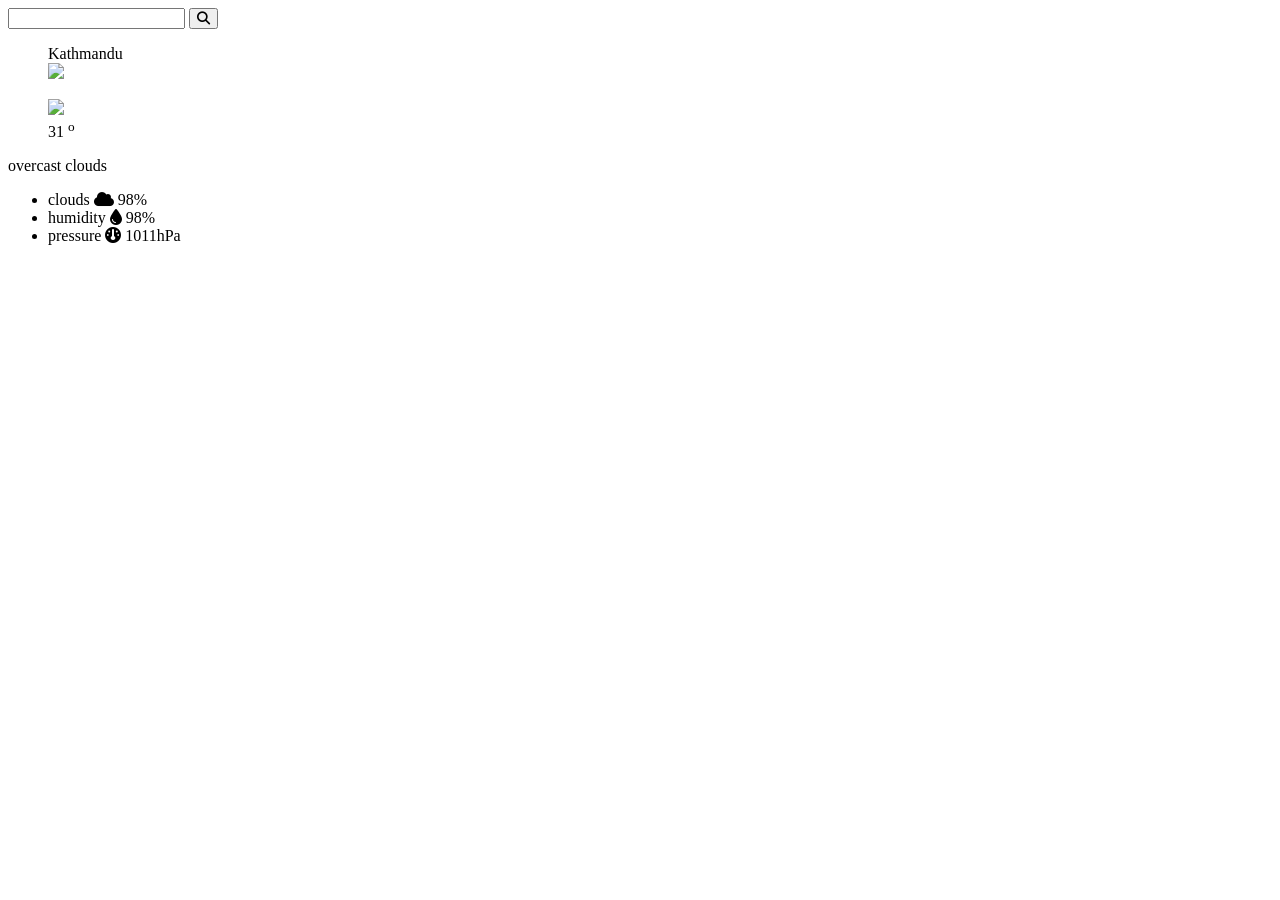
==== index.html @ 4dd0ae86 "Add files via upload" ====
<!DOCTYPE html>
<html lang="en">
<head>
    <meta charset="UTF-8">
    <meta name="viewport" content="width=device-width, initial-scale=1.0">
    <title>Document</title>
    <link rel="stylesheet" href="https://cdnjs.cloudflare.com/ajax/libs/font-awesome/6.5.1/css/all.min.css">
    <link rel="stylesheet" href="index.css">
</head>
<body>
    <main>
        <form>
            <input type="text" id="name" autocomplete="off">
            <button>
                <i class="fa-solid fa-magnifying-glass"></i>
            </button>
        </form>
        <section class="result">

            <figure class="name">
                <figcaption>Kathmandu</figcaption> 
                <img src="https://flagsapi.com/GB/shiny/32.png">
            </figure>

            <figure class="temperature">
                <img src="https://openweathermap.org/img/wn/10d@4x.png">
                <figcaption>
                    <span>31</span>
                    <sup>o</sup>
                </figcaption> 
            </figure>
            <p class="description">overcast clouds</p>
            <ul>
                <li>
                    <span>clouds</span>
                    <i class="fa-solid fa-cloud"></i>
                    <span id="clouds">98</span>%
                </li>
                <li>
                    <span>humidity</span>
                    <i class="fa-solid fa-droplet"></i>
                    <span id="humidity">98</span>%
                </li>
                <li>
                    <span>pressure</span>
                    <i class="fa-solid fa-gauge"></i>
                    <span id="pressure">1011</span>hPa
                </li>
            </ul>
        </section>
    </main>

    <script src="index.js"></script>
</body>
</html>
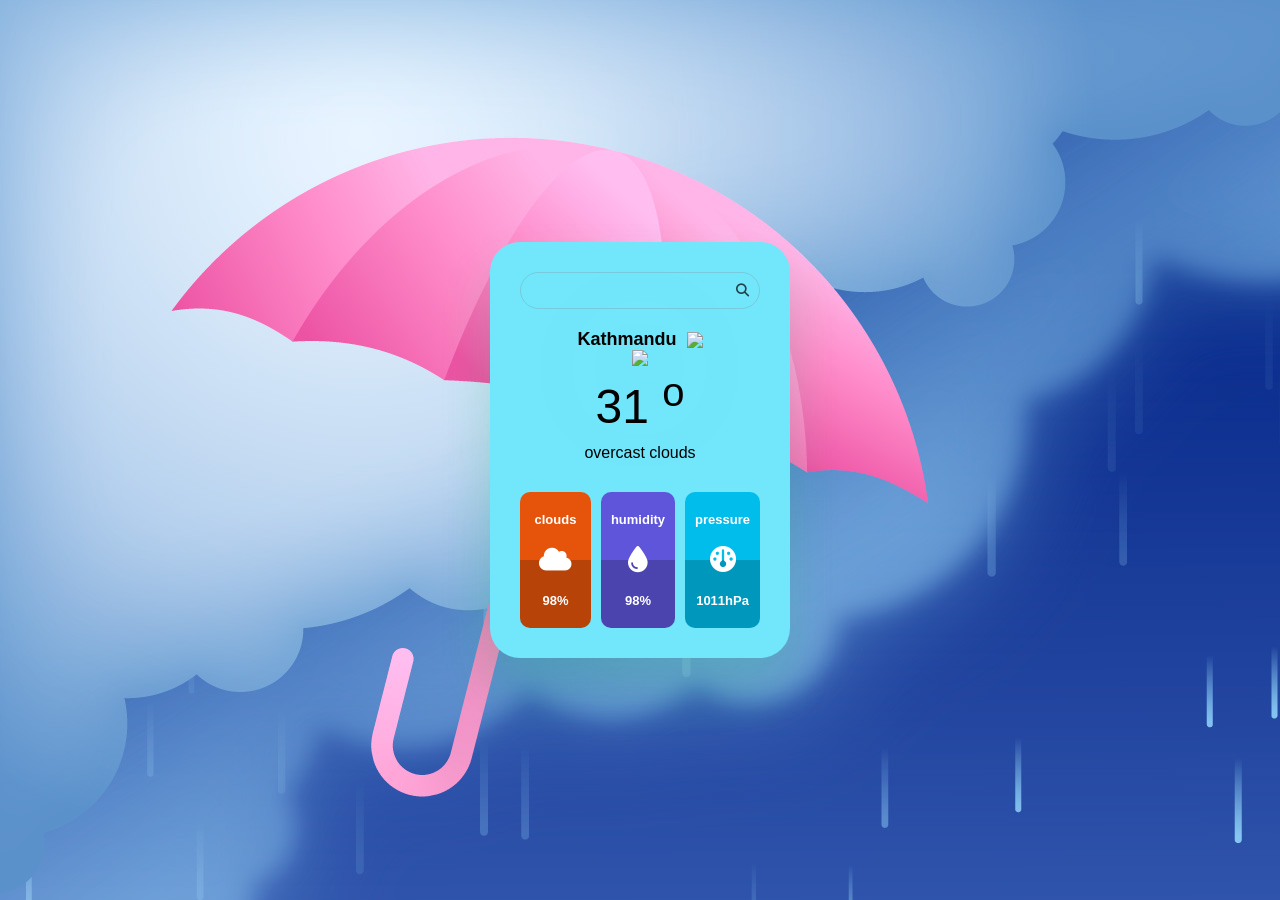
==== commit 4ced79b2: "Update index.html" ====
--- a/index.html
+++ b/index.html
@@ -5,7 +5,7 @@
     <meta name="viewport" content="width=device-width, initial-scale=1.0">
     <title>Document</title>
     <link rel="stylesheet" href="https://cdnjs.cloudflare.com/ajax/libs/font-awesome/6.5.1/css/all.min.css">
-    <link rel="stylesheet" href="index.css">
+    <link rel="stylesheet" href="WeatherForecast/index.css">
 </head>
 <body>
     <main>
@@ -52,4 +52,4 @@
 
     <script src="index.js"></script>
 </body>
-</html>+</html>
--- a/WeatherForecast/index.css
+++ b/WeatherForecast/index.css
@@ -0,0 +1,115 @@
+body{
+
+    margin: 0;
+    min-height: 100vh;
+    display: flex;
+    justify-content: center;
+    align-items: center;
+    background-image: url('./weather.jpg');
+      
+    font-family: sans-serif;
+}
+*{
+    padding: 0;
+    margin: 0;
+    
+}
+main{
+    width: 300px;
+    height: max-content;
+    min-height: 300px;
+    background-color: #72e7fc;
+    border-radius: 30px;
+    box-shadow: 0 30px 50px rgba(19, 194, 98, 0.2);
+    padding: 30px;
+    box-sizing: border-box;
+}
+main form{
+    border: 1px solid rgba(148, 11, 11, 0.133);
+    display: flex;
+    border-radius: 30px;
+    justify-content: space-between;
+}
+main form input, 
+main form button{
+    border: none;
+    background-color: transparent;
+    outline: none;
+    padding: 10px;
+    box-sizing: border-box;
+}
+main form i{
+    opacity: 0.7;
+}
+main .result{
+    padding-top: 20px;
+    text-align: center;
+}
+main .result .name{
+    font-weight: bold;
+    font-size: large;
+    display: flex;
+    justify-content: center;
+    align-items: center;
+    gap: 10px;
+}
+main .temperature img{
+    width: 150px;
+    filter: drop-shadow(0 10px 50px #696666);
+}
+main .temperature figcaption{
+    font-size: 3em;
+}
+main .description{
+    padding: 10px 0 30px;
+}
+main ul{
+    list-style: none;
+    display: grid;
+    grid-template-columns: repeat(3, 1fr);
+    gap: 10px;
+}
+main li{
+    background-color: #e6540b;
+    color: #fff;
+    border-radius: 10px;
+    padding: 20px 10px;
+    background-image: linear-gradient(
+        to bottom,
+        transparent 50%,
+        #0003 50%
+    );
+    font-weight: bold;
+    font-size: small;
+}
+main ul li i{
+    font-size: 2em;
+    margin: 20px 0;
+    display: block!important;
+}
+main li:nth-child(2){
+    background-color: #5e55da;
+}
+main li:nth-child(3){
+    background-color: #00bdec;
+}
+main.error{
+    animation: errorEffect 0.3s linear 1;
+}
+@keyframes errorEffect{
+    0%{
+        transform: translate(10px, 5px)
+    }
+    25%{
+        transform: translate(-5px, 0)
+    }
+    50%{
+        transform: translate(8px, 2px)
+    }
+    75%{
+        transform: translate(-2px, 5px)
+    }
+    100%{
+        transform: translate(0, 0); 
+    }
+}
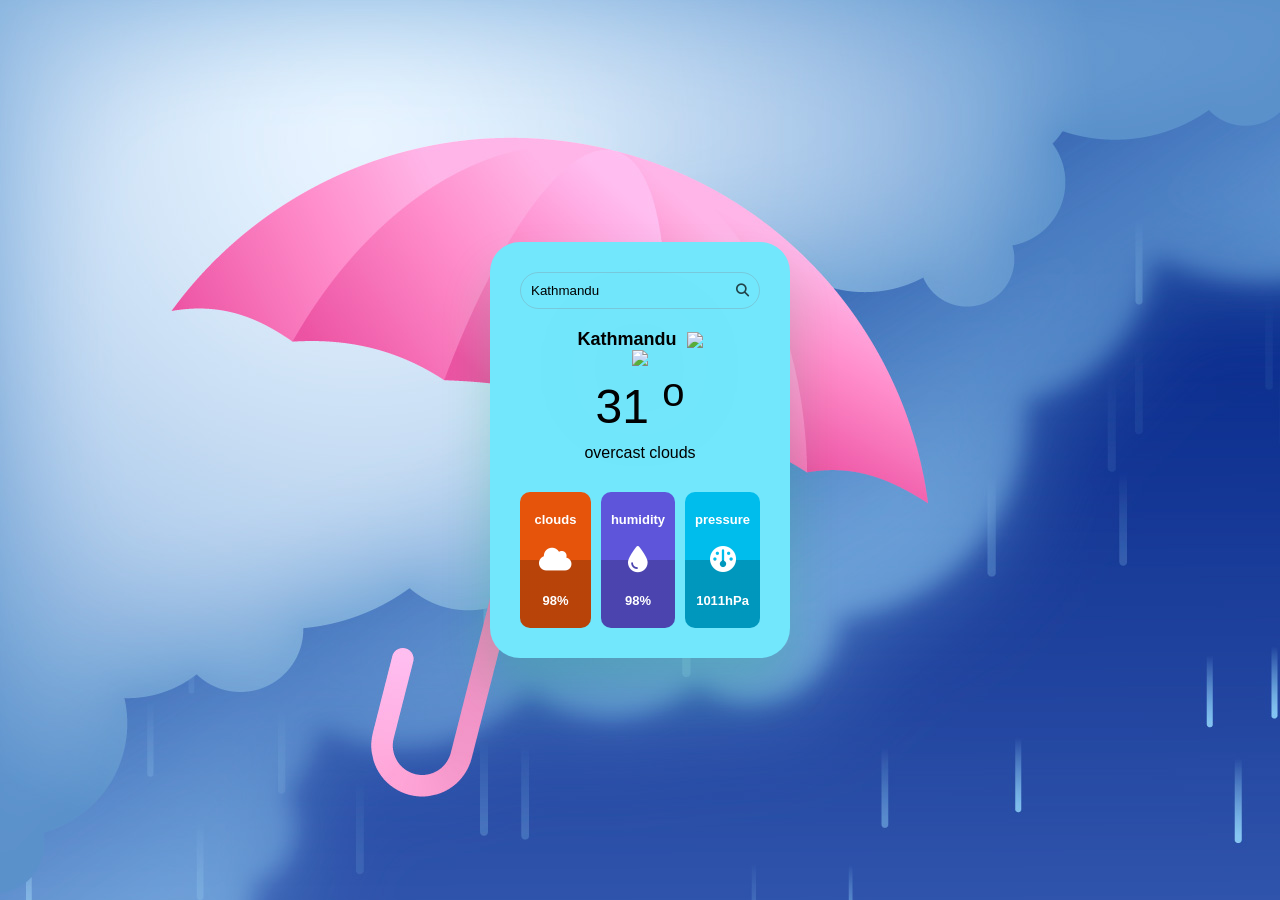
==== commit a1457b52: "Update index.html" ====
--- a/index.html
+++ b/index.html
@@ -50,6 +50,6 @@
         </section>
     </main>
 
-    <script src="index.js"></script>
+    <script src="WeatherForecast/index.js"></script>
 </body>
 </html>
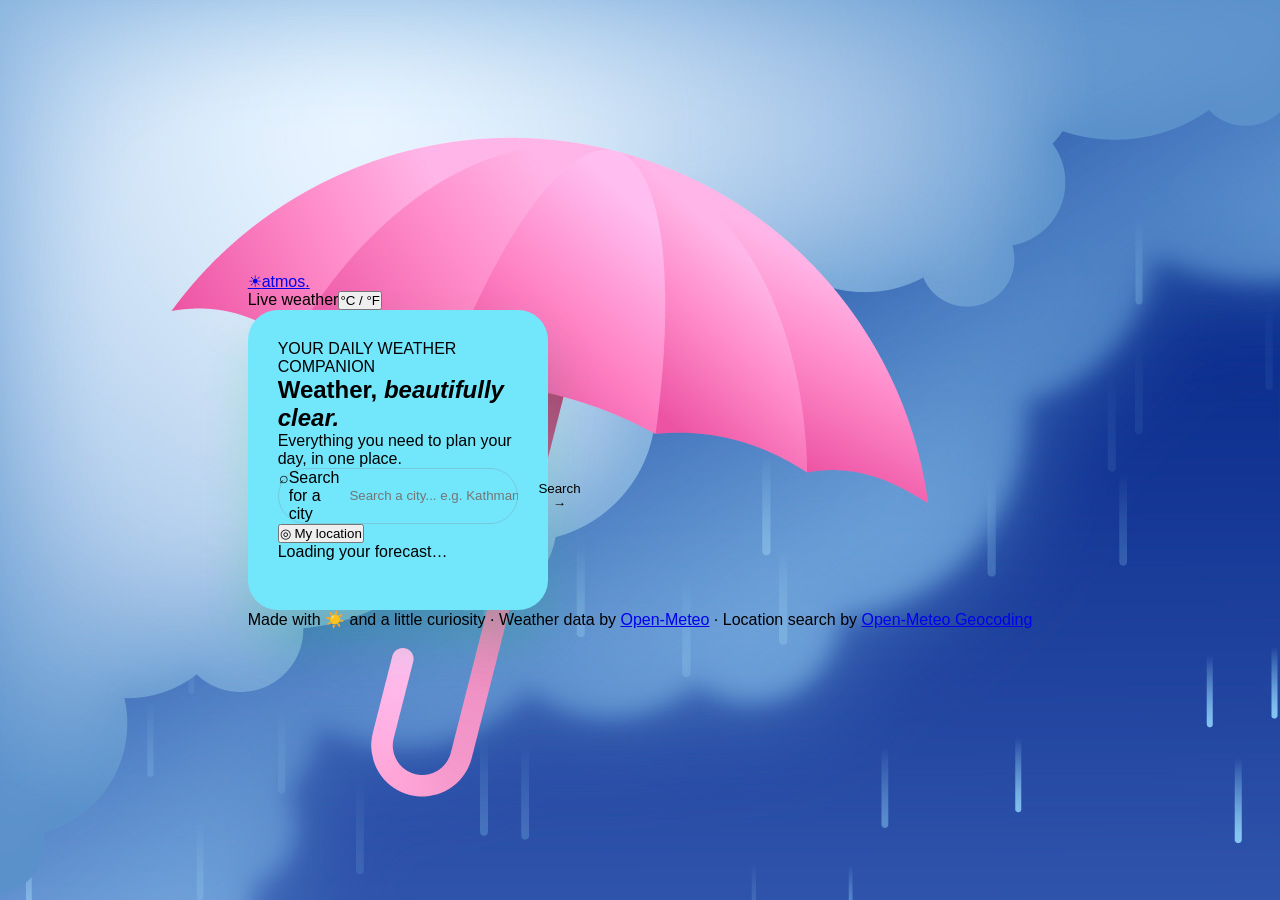
==== commit eeb4b7b0: "Redesign Atmos weather dashboard: index.html" ====
--- a/index.html
+++ b/index.html
@@ -1,55 +1,44 @@
-<!DOCTYPE html>
-<html lang="en">
-<head>
-    <meta charset="UTF-8">
-    <meta name="viewport" content="width=device-width, initial-scale=1.0">
-    <title>Document</title>
-    <link rel="stylesheet" href="https://cdnjs.cloudflare.com/ajax/libs/font-awesome/6.5.1/css/all.min.css">
-    <link rel="stylesheet" href="WeatherForecast/index.css">
-</head>
-<body>
-    <main>
-        <form>
-            <input type="text" id="name" autocomplete="off">
-            <button>
-                <i class="fa-solid fa-magnifying-glass"></i>
-            </button>
-        </form>
-        <section class="result">
-
-            <figure class="name">
-                <figcaption>Kathmandu</figcaption> 
-                <img src="https://flagsapi.com/GB/shiny/32.png">
-            </figure>
-
-            <figure class="temperature">
-                <img src="https://openweathermap.org/img/wn/10d@4x.png">
-                <figcaption>
-                    <span>31</span>
-                    <sup>o</sup>
-                </figcaption> 
-            </figure>
-            <p class="description">overcast clouds</p>
-            <ul>
-                <li>
-                    <span>clouds</span>
-                    <i class="fa-solid fa-cloud"></i>
-                    <span id="clouds">98</span>%
-                </li>
-                <li>
-                    <span>humidity</span>
-                    <i class="fa-solid fa-droplet"></i>
-                    <span id="humidity">98</span>%
-                </li>
-                <li>
-                    <span>pressure</span>
-                    <i class="fa-solid fa-gauge"></i>
-                    <span id="pressure">1011</span>hPa
-                </li>
-            </ul>
-        </section>
-    </main>
-
-    <script src="WeatherForecast/index.js"></script>
-</body>
-</html>
+<!doctype html>
+<html lang="en">
+<head>
+<meta charset="utf-8"><meta name="viewport" content="width=device-width,initial-scale=1">
+<meta name="theme-color" content="#0a1022">
+<meta name="description" content="Atmos — beautiful, detailed weather forecasts for anywhere in the world.">
+<title>Atmos — Your weather, beautifully clear</title>
+<link rel="preconnect" href="https://fonts.googleapis.com">
+<link rel="preconnect" href="https://fonts.gstatic.com" crossorigin>
+<link href="https://fonts.googleapis.com/css2?family=DM+Sans:wght@400;500;600;700&family=Outfit:wght@400;500;600;700;800&display=swap" rel="stylesheet">
+<link rel="stylesheet" href="WeatherForecast/index.css">
+<script src="WeatherForecast/index.js" defer></script>
+</head>
+<body>
+<div class="app-shell">
+<header class="topbar">
+<a class="brand" href="./index.html" aria-label="Atmos home"><span class="brand-mark">☀</span><span>atmos<span class="brand-dot">.</span></span></a>
+<div class="top-actions"><span class="live-pill"><span class="live-dot"></span> Live weather</span><button id="unit-toggle" class="unit-toggle" type="button" aria-label="Toggle between Celsius and Fahrenheit">°C <span>/ °F</span></button></div>
+</header>
+<main>
+<section class="welcome"><div><p class="eyebrow">YOUR DAILY WEATHER COMPANION</p><h1>Weather, <em>beautifully clear.</em></h1><p>Everything you need to plan your day, in one place.</p></div></section>
+<section class="search-row" aria-label="Choose a location"><form id="search-form" class="searchbox" role="search"><span class="search-icon" aria-hidden="true">⌕</span><label class="sr-only" for="city-input">Search for a city</label><input id="city-input" placeholder="Search a city... e.g. Kathmandu, London" autocomplete="off" required><button type="submit">Search <span aria-hidden="true">→</span></button></form><button id="location-btn" class="location-btn" type="button" title="Use my location">◎ <span>My location</span></button></section>
+<p id="status" class="status" role="status" aria-live="polite">Loading your forecast…</p>
+<div id="dashboard" class="dashboard" hidden>
+<section class="hero-card" aria-label="Current weather">
+<div class="hero-upper"><div><p class="hero-label">CURRENT WEATHER <span class="hero-separator">·</span> <span id="local-time">--</span></p><h2 id="city-name">--</h2><p id="country-name" class="hero-place">--</p></div><div id="weather-art" class="weather-art" aria-hidden="true">☀️</div></div>
+<div class="hero-main"><div><div class="temperature"><span id="current-temp">--</span><span class="degree">°</span></div><p id="condition" class="condition">--</p><p id="feels-like" class="feels">Feels like --</p></div><div class="hero-right"><span id="high-low">H: -- · L: --</span><span id="precip-chance">Rain chance: --</span></div></div>
+<div class="hero-footer"><span id="weather-tip">Your forecast at a glance.</span><span id="updated-at">Updated --</span></div>
+</section>
+<section class="forecast-panel hourly-panel"><div class="section-heading"><div><p class="eyebrow">LOOKING AHEAD</p><h3>Next 24 hours</h3></div><span class="section-note">Hourly forecast</span></div><div class="hourly-scroll"><div id="hourly-list" class="hourly-list"></div></div></section>
+<section class="details-section"><div class="section-heading"><div><p class="eyebrow">THE DETAILS</p><h3>Today's conditions</h3></div><span class="section-note">Real-time insights</span></div><div class="metrics-grid">
+<article class="metric"><div class="metric-head"><span>💧</span><span>HUMIDITY</span></div><div class="metric-value"><span id="humidity">--</span><small>%</small></div><p id="humidity-note">Relative humidity</p></article>
+<article class="metric"><div class="metric-head"><span>💨</span><span>WIND SPEED</span></div><div class="metric-value"><span id="wind">--</span><small id="wind-unit">km/h</small></div><p id="wind-note">Wind conditions</p></article>
+<article class="metric"><div class="metric-head"><span>☀️</span><span>UV INDEX</span></div><div class="metric-value"><span id="uv">--</span></div><p id="uv-note">UV exposure</p></article>
+<article class="metric"><div class="metric-head"><span>☁️</span><span>CLOUD COVER</span></div><div class="metric-value"><span id="cloud">--</span><small>%</small></div><p id="cloud-note">Sky coverage</p></article>
+<article class="metric"><div class="metric-head"><span>🌧️</span><span>PRECIPITATION</span></div><div class="metric-value"><span id="precip">--</span><small>mm</small></div><p>Currently falling</p></article>
+<article class="metric"><div class="metric-head"><span>🌡️</span><span>PRESSURE</span></div><div class="metric-value"><span id="pressure">--</span><small>hPa</small></div><p>Mean sea-level pressure</p></article>
+</div></section>
+<section class="bottom-grid"><div class="forecast-panel week-panel"><div class="section-heading"><div><p class="eyebrow">THE WEEK AHEAD</p><h3>7-day forecast</h3></div></div><div id="weekly-list" class="weekly-list"></div></div><div class="forecast-panel sun-panel"><div class="section-heading"><div><p class="eyebrow">DAYLIGHT HOURS</p><h3>Sunrise & sunset</h3></div></div><div class="sun-graphic" aria-hidden="true"><span>☀️</span><div class="sun-arc"></div></div><div class="sun-times"><div><small>🌅 SUNRISE</small><strong id="sunrise">--</strong></div><div><small>🌇 SUNSET</small><strong id="sunset">--</strong></div></div><div class="daylight-line"><span>Daylight duration</span><strong id="daylight">--</strong></div><div class="sun-divider"></div><p id="sun-advice" class="sun-advice">Make the most of the daylight.</p></div></section>
+</div>
+</main>
+<footer>Made with ☀️ and a little curiosity <span>·</span> Weather data by <a href="https://open-meteo.com/" target="_blank" rel="noopener noreferrer">Open-Meteo</a> <span>·</span> Location search by <a href="https://open-meteo.com/en/docs/geocoding-api" target="_blank" rel="noopener noreferrer">Open-Meteo Geocoding</a></footer>
+</div>
+</body></html>
